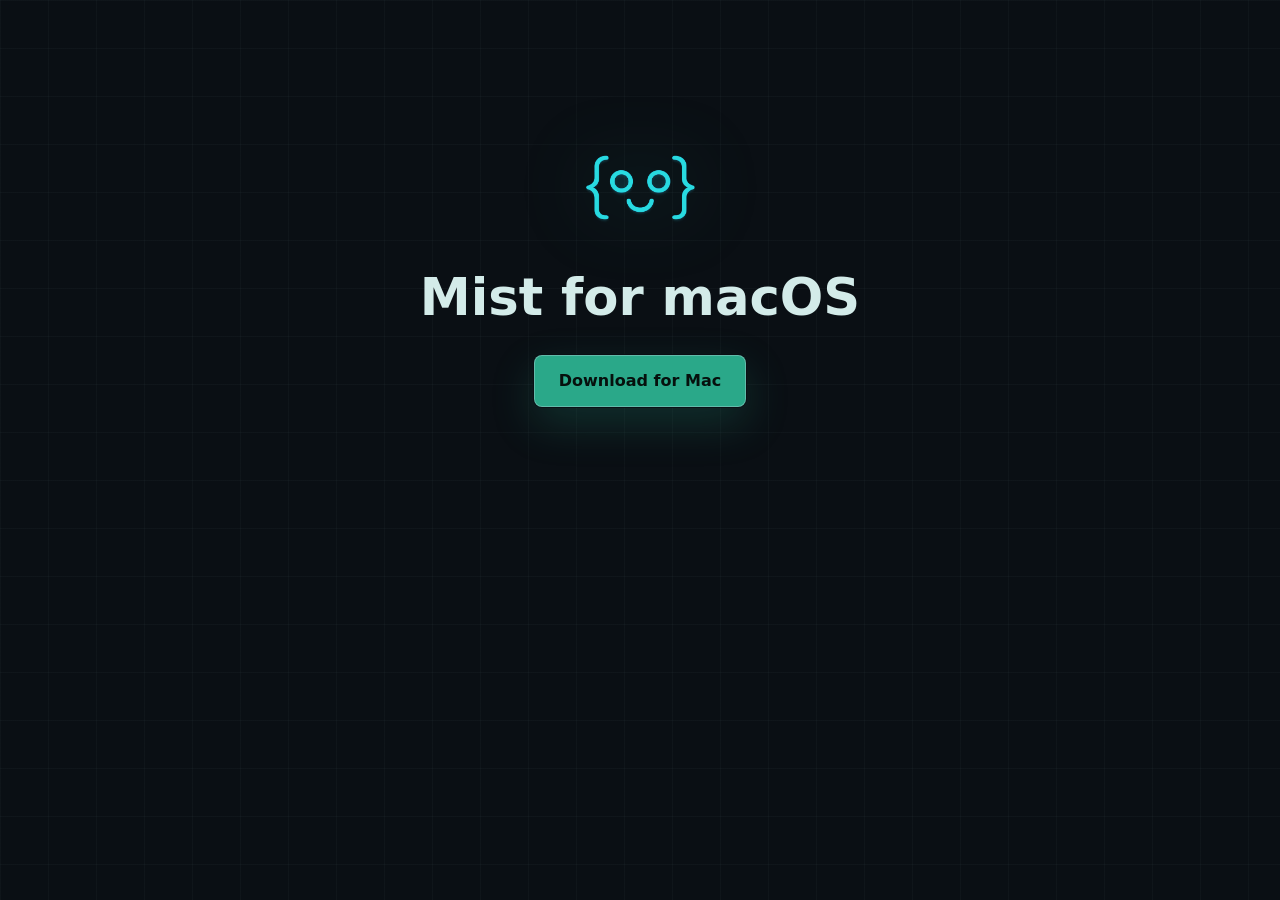
==== index.html @ 2faf7786 "Add Mist Friends download page" ====
<!doctype html>
<html lang="en">
  <head>
    <meta charset="utf-8" />
    <meta name="viewport" content="width=device-width, initial-scale=1" />
    <title>Mist</title>
    <meta name="description" content="Download Mist for macOS." />
    <link rel="stylesheet" href="./styles.css" />
  </head>
  <body>
    <main class="download-page">
      <img class="logo" src="./assets/mist-logo.png" alt="Mist" />
      <h1>Mist for macOS</h1>
      <a class="download-button" href="https://github.com/agentc221/mist-friends-download/releases/latest/download/Mist-Friends-mac.pkg">
        Download for Mac
      </a>
    </main>
  </body>
</html>
---- styles.css ----
:root {
  color-scheme: dark;
  --accent: #2aa889;
  --accent-strong: #99d1ce;
  --amber: #edb54b;
  --bg: #0a0f14;
  --bg-elevated: #11151c;
  --line: rgba(42, 168, 137, 0.24);
  --muted: #599cab;
  --text: #d3ebe9;
}

* {
  box-sizing: border-box;
}

html,
body {
  margin: 0;
  min-height: 100%;
}

body {
  min-height: 100vh;
  background:
    linear-gradient(rgba(153, 209, 206, 0.035) 1px, transparent 1px),
    linear-gradient(90deg, rgba(153, 209, 206, 0.035) 1px, transparent 1px),
    var(--bg);
  background-size: 48px 48px;
  color: var(--text);
  font-family:
    ui-sans-serif,
    system-ui,
    -apple-system,
    BlinkMacSystemFont,
    "Segoe UI",
    sans-serif;
}

.download-page {
  min-height: 100vh;
  display: flex;
  flex-direction: column;
  align-items: center;
  justify-content: flex-start;
  padding: clamp(72px, 15vh, 144px) 24px 56px;
  text-align: center;
}

.logo {
  width: min(168px, 46vw);
  height: auto;
  filter: hue-rotate(8deg) saturate(0.82) brightness(0.92)
    drop-shadow(0 0 36px rgba(42, 168, 137, 0.3));
}

h1 {
  margin: 28px 0 30px;
  color: var(--text);
  font-size: clamp(2rem, 4vw, 3.25rem);
  font-weight: 650;
  letter-spacing: 0;
  line-height: 1.05;
}

.download-button {
  display: inline-flex;
  min-height: 52px;
  align-items: center;
  justify-content: center;
  border: 1px solid rgba(153, 209, 206, 0.5);
  border-radius: 8px;
  background: var(--accent);
  box-shadow:
    0 0 0 1px rgba(10, 15, 20, 0.9),
    0 16px 44px rgba(42, 168, 137, 0.22);
  color: #06100d;
  font-size: 1rem;
  font-weight: 700;
  letter-spacing: 0;
  line-height: 1;
  padding: 0 24px;
  text-decoration: none;
  transition:
    background 160ms ease,
    border-color 160ms ease,
    box-shadow 160ms ease,
    transform 160ms ease;
}

.download-button:hover {
  background: var(--accent-strong);
  border-color: rgba(237, 181, 75, 0.72);
  box-shadow:
    0 0 0 1px rgba(10, 15, 20, 0.9),
    0 20px 54px rgba(153, 209, 206, 0.22);
  transform: translateY(-1px);
}

.download-button:focus-visible {
  outline: 3px solid var(--amber);
  outline-offset: 4px;
}
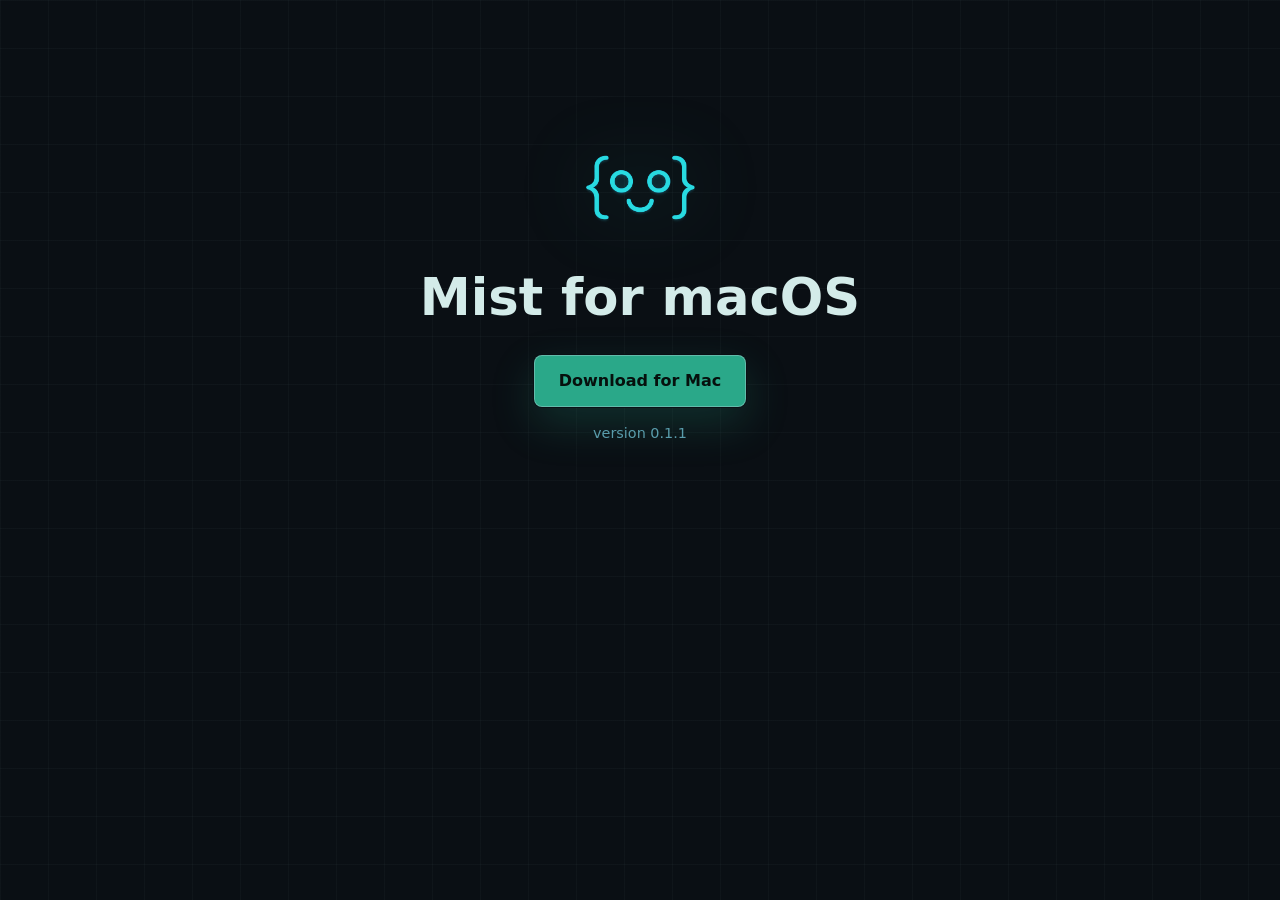
==== commit c0bc1273: "Publish latest Mist installer metadata" ====
--- a/index.html
+++ b/index.html
@@ -11,9 +11,22 @@
     <main class="download-page">
       <img class="logo" src="./assets/mist-logo.png" alt="Mist" />
       <h1>Mist for macOS</h1>
-      <a class="download-button" href="https://github.com/agentc221/mist-friends-download/releases/latest/download/Mist-Friends-mac.pkg">
+      <a id="download-button" class="download-button" href="https://github.com/0xsd22/mist-friends-download/releases/latest/download/Mist-Friends-mac.pkg">
         Download for Mac
       </a>
+      <p id="release-meta" class="release-meta">latest notarized installer</p>
     </main>
+    <script>
+      fetch("./latest.json", { headers: { accept: "application/json" } })
+        .then((response) => response.ok ? response.json() : null)
+        .then((release) => {
+          if (!release) return;
+          const button = document.getElementById("download-button");
+          const meta = document.getElementById("release-meta");
+          if (button && typeof release.downloadUrl === "string") button.href = release.downloadUrl;
+          if (meta && typeof release.version === "string") meta.textContent = `version ${release.version}`;
+        })
+        .catch(() => {});
+    </script>
   </body>
 </html>
--- a/styles.css
+++ b/styles.css
@@ -101,3 +101,10 @@
   outline: 3px solid var(--amber);
   outline-offset: 4px;
 }
+
+.release-meta {
+  margin: 18px 0 0;
+  color: var(--muted);
+  font-size: 0.9rem;
+  letter-spacing: 0;
+}
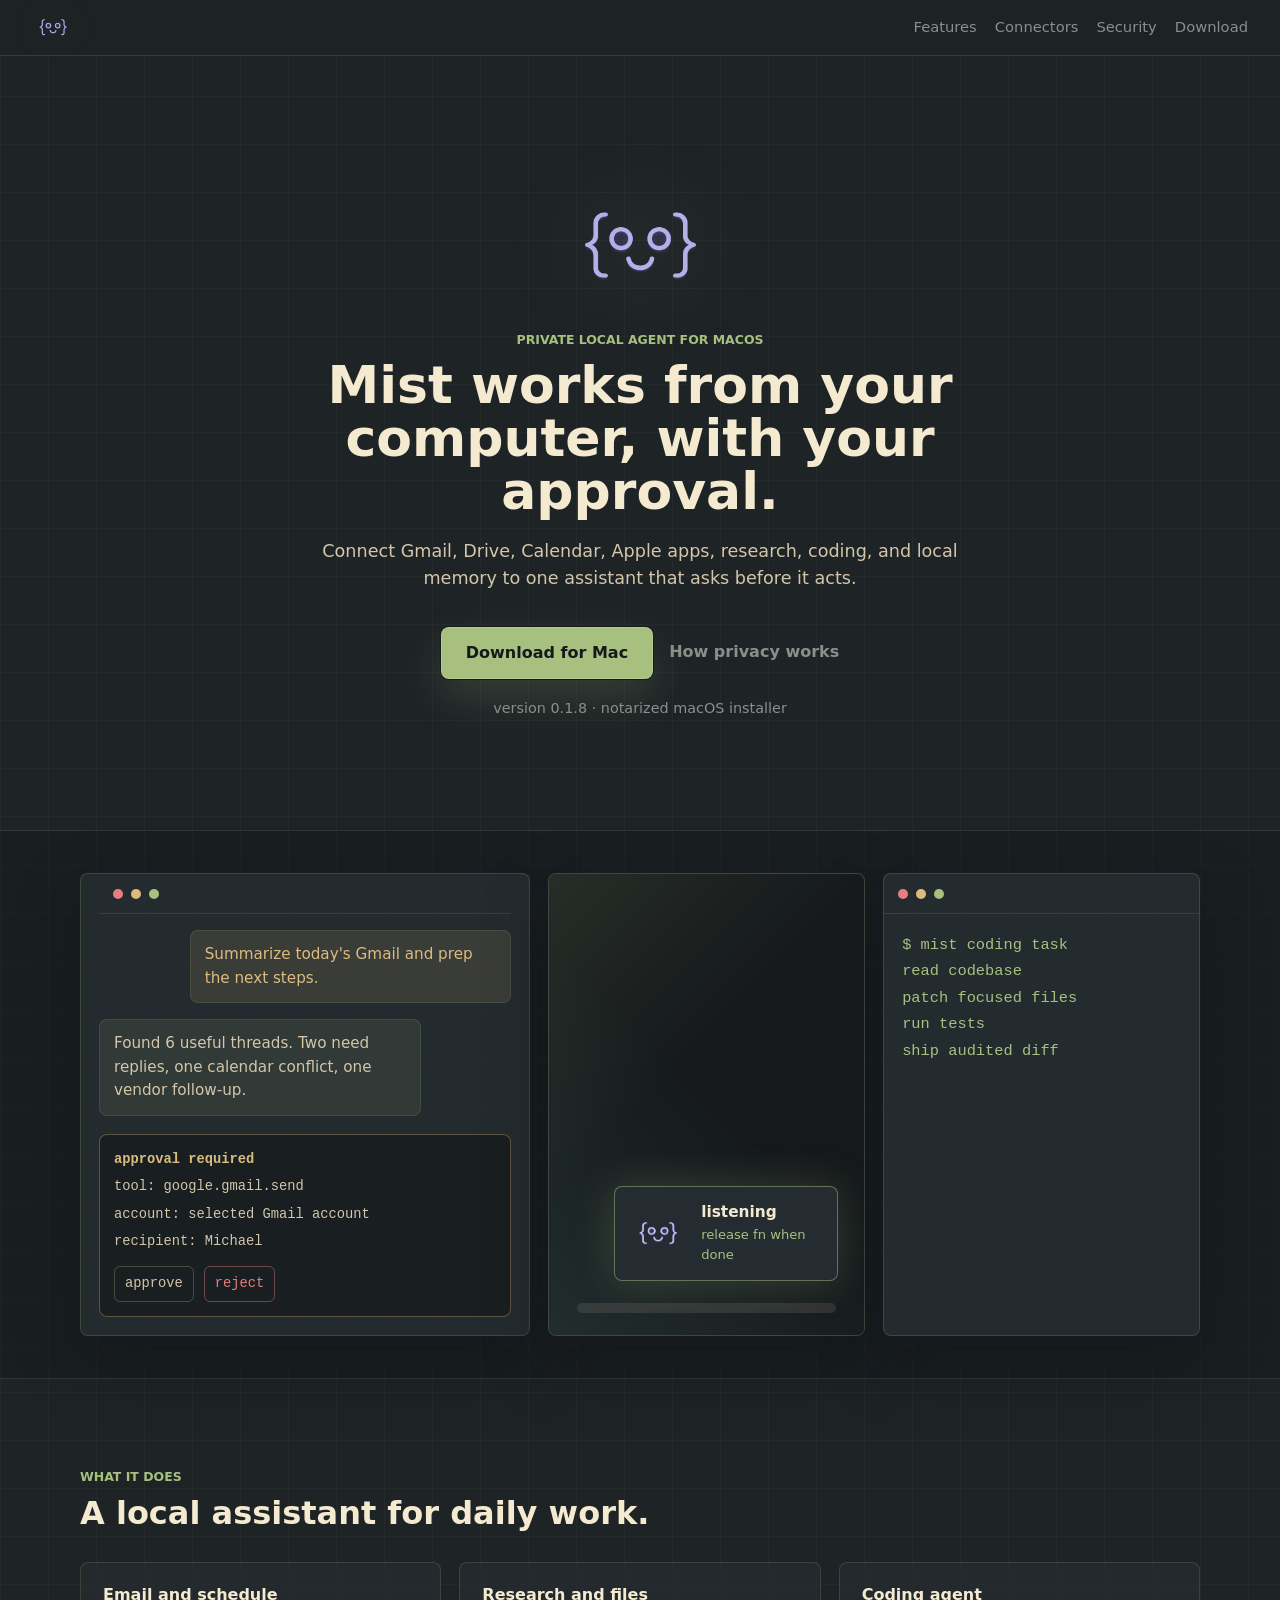
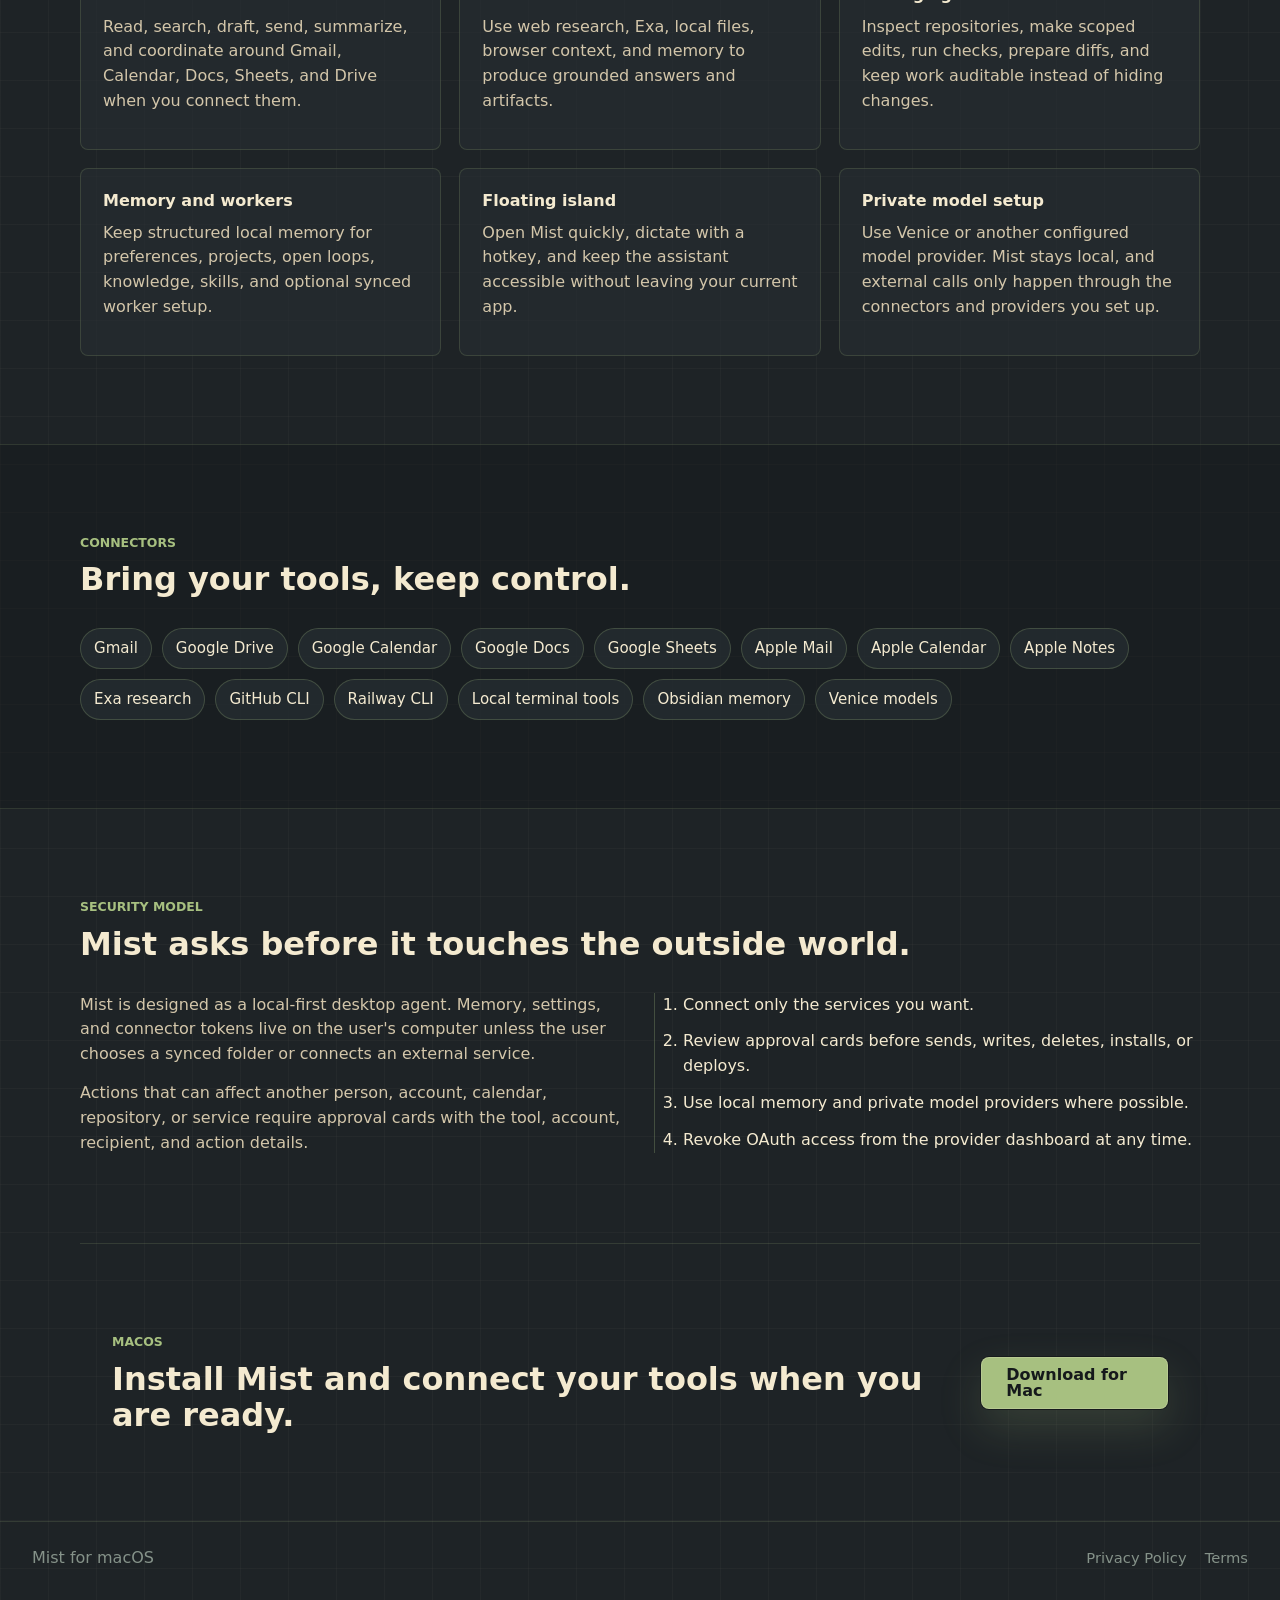
==== commit 1dc38842: "Expand Mist download website" ====
--- a/index.html
+++ b/index.html
@@ -3,28 +3,218 @@
   <head>
     <meta charset="utf-8" />
     <meta name="viewport" content="width=device-width, initial-scale=1" />
-    <title>Mist</title>
-    <meta name="description" content="Download Mist for macOS." />
+    <title>Mist | Private local agent for macOS</title>
+    <meta
+      name="description"
+      content="Mist is a private local agent for macOS with approval-based connectors for Gmail, Drive, Calendar, Apple apps, research, coding, dictation, and more."
+    />
+    <meta property="og:title" content="Mist" />
+    <meta property="og:description" content="A private local agent for macOS with secure approval cards and user-controlled connectors." />
+    <meta property="og:type" content="website" />
+    <meta property="og:image" content="./assets/mist-logo.png" />
+    <link rel="icon" href="./assets/mist-logo.png" />
     <link rel="stylesheet" href="./styles.css" />
   </head>
   <body>
-    <main class="download-page">
-      <img class="logo" src="./assets/mist-logo.png" alt="Mist" />
-      <h1>Mist for macOS</h1>
-      <a id="download-button" class="download-button" href="https://github.com/0xsd22/mist-friends-download/releases/latest/download/Mist-Friends-mac.pkg">
-        Download for Mac
+    <header class="site-header" aria-label="Primary">
+      <a class="brand-link" href="#top" aria-label="Mist home">
+        <img class="nav-logo" src="./assets/mist-logo.png" alt="" />
       </a>
-      <p id="release-meta" class="release-meta">latest notarized installer</p>
+      <nav class="site-nav">
+        <a href="#features">Features</a>
+        <a href="#connectors">Connectors</a>
+        <a href="#security">Security</a>
+        <a href="#download">Download</a>
+      </nav>
+    </header>
+
+    <main id="top">
+      <section class="hero" id="download" aria-labelledby="hero-title">
+        <img class="hero-logo" src="./assets/mist-logo.png" alt="Mist" />
+        <p class="eyebrow">Private local agent for macOS</p>
+        <h1 id="hero-title">Mist works from your computer, with your approval.</h1>
+        <p class="hero-copy">
+          Connect Gmail, Drive, Calendar, Apple apps, research, coding, and local memory to one assistant that asks before it acts.
+        </p>
+        <div class="hero-actions">
+          <a
+            id="download-button"
+            class="download-button"
+            href="https://github.com/0xsd22/mist-friends-download/releases/latest/download/Mist-Friends-mac.pkg"
+          >
+            Download for Mac
+          </a>
+          <a class="secondary-link" href="#security">How privacy works</a>
+        </div>
+        <p id="release-meta" class="release-meta">latest notarized installer</p>
+      </section>
+
+      <section class="preview-band" aria-label="Mist product previews">
+        <div class="preview-grid">
+          <article class="app-shot chat-shot" aria-label="Mist chat preview">
+            <div class="window-bar">
+              <span></span>
+              <span></span>
+              <span></span>
+            </div>
+            <div class="shot-line user-line">Summarize today's Gmail and prep the next steps.</div>
+            <div class="shot-line agent-line">
+              Found 6 useful threads. Two need replies, one calendar conflict, one vendor follow-up.
+            </div>
+            <div class="approval-card">
+              <span class="approval-label">approval required</span>
+              <span>tool: google.gmail.send</span>
+              <span>account: selected Gmail account</span>
+              <span>recipient: Michael</span>
+              <div class="approval-buttons">
+                <span>approve</span>
+                <span>reject</span>
+              </div>
+            </div>
+          </article>
+
+          <article class="app-shot island-shot" aria-label="Floating island preview">
+            <div class="desktop-frame">
+              <div class="floating-island">
+                <img src="./assets/mist-logo.png" alt="" />
+                <div>
+                  <strong>listening</strong>
+                  <span>release fn when done</span>
+                </div>
+              </div>
+              <div class="dock-line"></div>
+            </div>
+          </article>
+
+          <article class="app-shot code-shot" aria-label="Coding agent preview">
+            <div class="window-bar">
+              <span></span>
+              <span></span>
+              <span></span>
+            </div>
+            <pre><code>$ mist coding task
+read codebase
+patch focused files
+run tests
+ship audited diff</code></pre>
+          </article>
+        </div>
+      </section>
+
+      <section class="content-section" id="features" aria-labelledby="features-title">
+        <div class="section-heading">
+          <p class="eyebrow">What it does</p>
+          <h2 id="features-title">A local assistant for daily work.</h2>
+        </div>
+        <div class="feature-grid">
+          <article>
+            <h3>Email and schedule</h3>
+            <p>Read, search, draft, send, summarize, and coordinate around Gmail, Calendar, Docs, Sheets, and Drive when you connect them.</p>
+          </article>
+          <article>
+            <h3>Research and files</h3>
+            <p>Use web research, Exa, local files, browser context, and memory to produce grounded answers and artifacts.</p>
+          </article>
+          <article>
+            <h3>Coding agent</h3>
+            <p>Inspect repositories, make scoped edits, run checks, prepare diffs, and keep work auditable instead of hiding changes.</p>
+          </article>
+          <article>
+            <h3>Memory and workers</h3>
+            <p>Keep structured local memory for preferences, projects, open loops, knowledge, skills, and optional synced worker setup.</p>
+          </article>
+          <article>
+            <h3>Floating island</h3>
+            <p>Open Mist quickly, dictate with a hotkey, and keep the assistant accessible without leaving your current app.</p>
+          </article>
+          <article>
+            <h3>Private model setup</h3>
+            <p>Use Venice or another configured model provider. Mist stays local, and external calls only happen through the connectors and providers you set up.</p>
+          </article>
+        </div>
+      </section>
+
+      <section class="connector-band" id="connectors" aria-labelledby="connectors-title">
+        <div class="section-heading">
+          <p class="eyebrow">Connectors</p>
+          <h2 id="connectors-title">Bring your tools, keep control.</h2>
+        </div>
+        <ul class="connector-list" aria-label="Supported connectors">
+          <li>Gmail</li>
+          <li>Google Drive</li>
+          <li>Google Calendar</li>
+          <li>Google Docs</li>
+          <li>Google Sheets</li>
+          <li>Apple Mail</li>
+          <li>Apple Calendar</li>
+          <li>Apple Notes</li>
+          <li>Exa research</li>
+          <li>GitHub CLI</li>
+          <li>Railway CLI</li>
+          <li>Local terminal tools</li>
+          <li>Obsidian memory</li>
+          <li>Venice models</li>
+        </ul>
+      </section>
+
+      <section class="content-section security-section" id="security" aria-labelledby="security-title">
+        <div class="section-heading">
+          <p class="eyebrow">Security model</p>
+          <h2 id="security-title">Mist asks before it touches the outside world.</h2>
+        </div>
+        <div class="security-layout">
+          <div>
+            <p>
+              Mist is designed as a local-first desktop agent. Memory, settings, and connector tokens live on the user's computer unless the user chooses a synced folder or connects an external service.
+            </p>
+            <p>
+              Actions that can affect another person, account, calendar, repository, or service require approval cards with the tool, account, recipient, and action details.
+            </p>
+          </div>
+          <ol class="security-steps">
+            <li>Connect only the services you want.</li>
+            <li>Review approval cards before sends, writes, deletes, installs, or deploys.</li>
+            <li>Use local memory and private model providers where possible.</li>
+            <li>Revoke OAuth access from the provider dashboard at any time.</li>
+          </ol>
+        </div>
+      </section>
+
+      <section class="download-strip" aria-labelledby="download-title">
+        <div>
+          <p class="eyebrow">macOS</p>
+          <h2 id="download-title">Install Mist and connect your tools when you are ready.</h2>
+        </div>
+        <a
+          class="download-button"
+          href="https://github.com/0xsd22/mist-friends-download/releases/latest/download/Mist-Friends-mac.pkg"
+        >
+          Download for Mac
+        </a>
+      </section>
     </main>
+
+    <footer class="site-footer">
+      <span>Mist for macOS</span>
+      <nav aria-label="Legal">
+        <a href="./privacy.html">Privacy Policy</a>
+        <a href="./terms.html">Terms</a>
+      </nav>
+    </footer>
+
     <script>
       fetch("./latest.json", { headers: { accept: "application/json" } })
         .then((response) => response.ok ? response.json() : null)
         .then((release) => {
           if (!release) return;
-          const button = document.getElementById("download-button");
+          const buttons = document.querySelectorAll(".download-button");
           const meta = document.getElementById("release-meta");
-          if (button && typeof release.downloadUrl === "string") button.href = release.downloadUrl;
-          if (meta && typeof release.version === "string") meta.textContent = `version ${release.version}`;
+          if (typeof release.downloadUrl === "string") {
+            buttons.forEach((button) => { button.href = release.downloadUrl; });
+          }
+          if (meta && typeof release.version === "string") {
+            meta.textContent = `version ${release.version} · notarized macOS installer`;
+          }
         })
         .catch(() => {});
     </script>
--- a/styles.css
+++ b/styles.css
@@ -1,17 +1,26 @@
 :root {
   color-scheme: dark;
-  --accent: #2aa889;
-  --accent-strong: #99d1ce;
-  --amber: #edb54b;
-  --bg: #0a0f14;
-  --bg-elevated: #11151c;
-  --line: rgba(42, 168, 137, 0.24);
-  --muted: #599cab;
-  --text: #d3ebe9;
+  --accent: #a7c080;
+  --accent-strong: #dbbc7f;
+  --bg: #1e2326;
+  --bg-deep: #15191b;
+  --bg-elevated: #272e33;
+  --bg-soft: #2e383c;
+  --blue: #7fbbb3;
+  --error: #e67e80;
+  --line: rgba(167, 192, 128, 0.22);
+  --muted: #859289;
+  --shadow: rgba(12, 16, 18, 0.38);
+  --text: #d3c6aa;
+  --text-strong: #f4ead0;
 }
 
 * {
   box-sizing: border-box;
+}
+
+html {
+  scroll-behavior: smooth;
 }
 
 html,
@@ -23,8 +32,8 @@
 body {
   min-height: 100vh;
   background:
-    linear-gradient(rgba(153, 209, 206, 0.035) 1px, transparent 1px),
-    linear-gradient(90deg, rgba(153, 209, 206, 0.035) 1px, transparent 1px),
+    linear-gradient(rgba(211, 198, 170, 0.035) 1px, transparent 1px),
+    linear-gradient(90deg, rgba(211, 198, 170, 0.035) 1px, transparent 1px),
     var(--bg);
   background-size: 48px 48px;
   color: var(--text);
@@ -35,32 +44,137 @@
     BlinkMacSystemFont,
     "Segoe UI",
     sans-serif;
-}
-
-.download-page {
-  min-height: 100vh;
-  display: flex;
+  line-height: 1.55;
+}
+
+a {
+  color: inherit;
+}
+
+.site-header {
+  position: sticky;
+  top: 0;
+  z-index: 20;
+  display: flex;
+  align-items: center;
+  justify-content: space-between;
+  gap: 24px;
+  border-bottom: 1px solid rgba(167, 192, 128, 0.18);
+  background: rgba(30, 35, 38, 0.88);
+  backdrop-filter: blur(18px);
+  padding: 14px 32px;
+}
+
+.brand-link {
+  display: inline-flex;
+  align-items: center;
+  min-width: 44px;
+  text-decoration: none;
+}
+
+.nav-logo {
+  width: 42px;
+  height: auto;
+  filter: hue-rotate(72deg) saturate(0.78) brightness(0.96)
+    drop-shadow(0 0 18px rgba(167, 192, 128, 0.28));
+}
+
+.site-nav,
+.site-footer nav {
+  display: flex;
+  align-items: center;
+  gap: 18px;
+  color: var(--muted);
+  font-size: 0.92rem;
+}
+
+.site-nav a,
+.site-footer a,
+.secondary-link {
+  text-decoration: none;
+}
+
+.site-nav a:hover,
+.site-footer a:hover,
+.secondary-link:hover {
+  color: var(--accent-strong);
+}
+
+main {
+  overflow: hidden;
+}
+
+.hero {
+  display: flex;
+  min-height: 86vh;
   flex-direction: column;
   align-items: center;
-  justify-content: flex-start;
-  padding: clamp(72px, 15vh, 144px) 24px 56px;
+  justify-content: center;
+  padding: 72px 24px 48px;
   text-align: center;
 }
 
-.logo {
-  width: min(168px, 46vw);
+.hero-logo {
+  width: min(172px, 46vw);
   height: auto;
-  filter: hue-rotate(8deg) saturate(0.82) brightness(0.92)
-    drop-shadow(0 0 36px rgba(42, 168, 137, 0.3));
+  filter: hue-rotate(72deg) saturate(0.78) brightness(0.96)
+    drop-shadow(0 0 44px rgba(167, 192, 128, 0.3));
+}
+
+.eyebrow {
+  margin: 28px 0 10px;
+  color: var(--accent);
+  font-size: 0.78rem;
+  font-weight: 700;
+  letter-spacing: 0;
+  text-transform: uppercase;
+}
+
+h1,
+h2,
+h3,
+p {
+  letter-spacing: 0;
 }
 
 h1 {
-  margin: 28px 0 30px;
+  max-width: 860px;
+  margin: 0;
+  color: var(--text-strong);
+  font-size: 3.25rem;
+  font-weight: 720;
+  line-height: 1.02;
+}
+
+h2 {
+  margin: 0;
+  color: var(--text-strong);
+  font-size: 2rem;
+  font-weight: 700;
+  line-height: 1.12;
+}
+
+h3 {
+  margin: 0 0 10px;
+  color: var(--text-strong);
+  font-size: 1rem;
+  line-height: 1.25;
+}
+
+.hero-copy {
+  max-width: 700px;
+  margin: 20px 0 0;
   color: var(--text);
-  font-size: clamp(2rem, 4vw, 3.25rem);
-  font-weight: 650;
-  letter-spacing: 0;
-  line-height: 1.05;
+  font-size: 1.1rem;
+}
+
+.hero-actions {
+  display: flex;
+  flex-wrap: wrap;
+  align-items: center;
+  justify-content: center;
+  gap: 16px;
+  margin-top: 34px;
 }
 
 .download-button {
@@ -68,16 +182,15 @@
   min-height: 52px;
   align-items: center;
   justify-content: center;
-  border: 1px solid rgba(153, 209, 206, 0.5);
+  border: 1px solid rgba(244, 234, 208, 0.22);
   border-radius: 8px;
   background: var(--accent);
   box-shadow:
-    0 0 0 1px rgba(10, 15, 20, 0.9),
-    0 16px 44px rgba(42, 168, 137, 0.22);
-  color: #06100d;
+    0 0 0 1px rgba(21, 25, 27, 0.92),
+    0 18px 44px rgba(167, 192, 128, 0.18);
+  color: #15191b;
   font-size: 1rem;
-  font-weight: 700;
-  letter-spacing: 0;
+  font-weight: 760;
   line-height: 1;
   padding: 0 24px;
   text-decoration: none;
@@ -90,21 +203,433 @@
 
 .download-button:hover {
   background: var(--accent-strong);
-  border-color: rgba(237, 181, 75, 0.72);
+  border-color: rgba(219, 188, 127, 0.7);
   box-shadow:
-    0 0 0 1px rgba(10, 15, 20, 0.9),
-    0 20px 54px rgba(153, 209, 206, 0.22);
+    0 0 0 1px rgba(21, 25, 27, 0.92),
+    0 20px 54px rgba(219, 188, 127, 0.18);
   transform: translateY(-1px);
 }
 
-.download-button:focus-visible {
-  outline: 3px solid var(--amber);
+.download-button:focus-visible,
+.secondary-link:focus-visible,
+.site-nav a:focus-visible,
+.site-footer a:focus-visible {
+  outline: 3px solid var(--accent-strong);
   outline-offset: 4px;
+}
+
+.secondary-link {
+  color: var(--muted);
+  font-weight: 650;
 }
 
 .release-meta {
   margin: 18px 0 0;
   color: var(--muted);
   font-size: 0.9rem;
-  letter-spacing: 0;
-}
+}
+
+.preview-band,
+.connector-band {
+  border-top: 1px solid rgba(167, 192, 128, 0.16);
+  border-bottom: 1px solid rgba(167, 192, 128, 0.16);
+  background: rgba(21, 25, 27, 0.46);
+}
+
+.preview-band {
+  padding: 42px 24px;
+}
+
+.preview-grid {
+  display: grid;
+  width: min(1120px, 100%);
+  margin: 0 auto;
+  grid-template-columns: 1.35fr 0.95fr 0.95fr;
+  gap: 18px;
+}
+
+.app-shot {
+  min-height: 292px;
+  border: 1px solid rgba(167, 192, 128, 0.2);
+  border-radius: 8px;
+  background: rgba(39, 46, 51, 0.86);
+  box-shadow: 0 24px 64px var(--shadow);
+  overflow: hidden;
+}
+
+.window-bar {
+  display: flex;
+  gap: 8px;
+  align-items: center;
+  height: 40px;
+  border-bottom: 1px solid rgba(167, 192, 128, 0.14);
+  padding: 0 14px;
+}
+
+.window-bar span {
+  display: block;
+  width: 10px;
+  height: 10px;
+  border-radius: 999px;
+  background: var(--muted);
+}
+
+.window-bar span:first-child {
+  background: var(--error);
+}
+
+.window-bar span:nth-child(2) {
+  background: var(--accent-strong);
+}
+
+.window-bar span:nth-child(3) {
+  background: var(--accent);
+}
+
+.chat-shot {
+  padding: 0 18px 18px;
+}
+
+.shot-line {
+  max-width: 78%;
+  margin-top: 16px;
+  border: 1px solid rgba(167, 192, 128, 0.14);
+  border-radius: 8px;
+  padding: 12px 14px;
+  font-size: 0.95rem;
+}
+
+.user-line {
+  margin-left: auto;
+  background: rgba(219, 188, 127, 0.12);
+  color: var(--accent-strong);
+}
+
+.agent-line {
+  background: rgba(167, 192, 128, 0.1);
+}
+
+.approval-card {
+  display: grid;
+  gap: 6px;
+  margin-top: 18px;
+  border: 1px solid rgba(219, 188, 127, 0.34);
+  border-radius: 8px;
+  background: rgba(21, 25, 27, 0.66);
+  color: var(--text);
+  font-family:
+    ui-monospace,
+    SFMono-Regular,
+    Menlo,
+    Monaco,
+    Consolas,
+    "Liberation Mono",
+    monospace;
+  font-size: 0.86rem;
+  padding: 14px;
+}
+
+.approval-label {
+  color: var(--accent-strong);
+  font-weight: 700;
+}
+
+.approval-buttons {
+  display: flex;
+  gap: 10px;
+  margin-top: 8px;
+}
+
+.approval-buttons span {
+  border: 1px solid rgba(167, 192, 128, 0.3);
+  border-radius: 6px;
+  padding: 6px 10px;
+}
+
+.approval-buttons span:last-child {
+  border-color: rgba(230, 126, 128, 0.42);
+  color: var(--error);
+}
+
+.desktop-frame {
+  position: relative;
+  height: 100%;
+  min-height: 292px;
+  background:
+    linear-gradient(135deg, rgba(167, 192, 128, 0.12), transparent 42%),
+    linear-gradient(45deg, rgba(127, 187, 179, 0.12), transparent 52%),
+    var(--bg-deep);
+}
+
+.floating-island {
+  position: absolute;
+  right: 26px;
+  bottom: 54px;
+  display: flex;
+  align-items: center;
+  gap: 14px;
+  width: 224px;
+  border: 1px solid rgba(167, 192, 128, 0.48);
+  border-radius: 8px;
+  background: rgba(39, 46, 51, 0.92);
+  box-shadow: 0 0 42px rgba(167, 192, 128, 0.22);
+  padding: 14px;
+}
+
+.floating-island img {
+  width: 58px;
+  filter: hue-rotate(72deg) saturate(0.78) brightness(1.08);
+}
+
+.floating-island strong,
+.floating-island span {
+  display: block;
+}
+
+.floating-island strong {
+  color: var(--text-strong);
+  font-size: 0.96rem;
+}
+
+.floating-island span {
+  color: var(--accent);
+  font-size: 0.82rem;
+}
+
+.dock-line {
+  position: absolute;
+  right: 28px;
+  bottom: 22px;
+  left: 28px;
+  height: 10px;
+  border-radius: 999px;
+  background: rgba(211, 198, 170, 0.12);
+}
+
+.code-shot pre {
+  margin: 0;
+  padding: 18px;
+  color: var(--accent);
+  font-family:
+    ui-monospace,
+    SFMono-Regular,
+    Menlo,
+    Monaco,
+    Consolas,
+    "Liberation Mono",
+    monospace;
+  font-size: 0.96rem;
+  line-height: 1.72;
+  white-space: pre-wrap;
+}
+
+.content-section,
+.connector-band,
+.download-strip,
+.legal-page {
+  padding: 88px 32px;
+}
+
+.section-heading,
+.feature-grid,
+.security-layout,
+.connector-list,
+.download-strip,
+.legal-page {
+  width: min(1120px, 100%);
+  margin: 0 auto;
+}
+
+.section-heading {
+  margin-bottom: 30px;
+}
+
+.section-heading .eyebrow {
+  margin-top: 0;
+}
+
+.feature-grid {
+  display: grid;
+  grid-template-columns: repeat(3, minmax(0, 1fr));
+  gap: 18px;
+}
+
+.feature-grid article {
+  min-height: 188px;
+  border: 1px solid rgba(167, 192, 128, 0.18);
+  border-radius: 8px;
+  background: rgba(39, 46, 51, 0.62);
+  padding: 22px;
+}
+
+.feature-grid p,
+.security-layout p,
+.legal-page p,
+.legal-page li {
+  color: var(--text);
+  margin: 0;
+}
+
+.feature-grid p + p,
+.security-layout p + p,
+.legal-page p + p {
+  margin-top: 14px;
+}
+
+.connector-list {
+  display: flex;
+  flex-wrap: wrap;
+  gap: 10px;
+  list-style: none;
+  padding: 0;
+}
+
+.connector-list li {
+  border: 1px solid rgba(167, 192, 128, 0.24);
+  border-radius: 999px;
+  background: rgba(39, 46, 51, 0.74);
+  color: var(--text-strong);
+  font-size: 0.94rem;
+  padding: 8px 13px;
+}
+
+.security-layout {
+  display: grid;
+  grid-template-columns: 1fr 1fr;
+  gap: 28px;
+  align-items: start;
+}
+
+.security-steps {
+  display: grid;
+  gap: 12px;
+  margin: 0;
+  border-left: 1px solid rgba(167, 192, 128, 0.28);
+  color: var(--text-strong);
+  padding: 0 0 0 28px;
+}
+
+.download-strip {
+  display: flex;
+  align-items: center;
+  justify-content: space-between;
+  gap: 24px;
+  border-top: 1px solid rgba(167, 192, 128, 0.16);
+}
+
+.download-strip .eyebrow {
+  margin-top: 0;
+}
+
+.site-footer {
+  display: flex;
+  align-items: center;
+  justify-content: space-between;
+  gap: 24px;
+  border-top: 1px solid rgba(167, 192, 128, 0.16);
+  color: var(--muted);
+  padding: 24px 32px 30px;
+}
+
+.legal-page {
+  max-width: 860px;
+}
+
+.legal-page h1 {
+  font-size: 2.6rem;
+}
+
+.legal-page h2 {
+  margin-top: 36px;
+  font-size: 1.35rem;
+}
+
+.legal-page ul {
+  display: grid;
+  gap: 10px;
+  margin: 12px 0 0;
+  padding-left: 20px;
+}
+
+.legal-page .updated {
+  color: var(--muted);
+  margin: 12px 0 34px;
+}
+
+@media (max-width: 920px) {
+  h1 {
+    font-size: 2.7rem;
+  }
+
+  h2 {
+    font-size: 1.7rem;
+  }
+
+  .preview-grid,
+  .feature-grid,
+  .security-layout {
+    grid-template-columns: 1fr;
+  }
+
+  .app-shot {
+    min-height: 260px;
+  }
+
+  .download-strip {
+    align-items: flex-start;
+    flex-direction: column;
+  }
+}
+
+@media (max-width: 680px) {
+  .site-header {
+    align-items: flex-start;
+    flex-direction: column;
+    padding: 14px 20px;
+  }
+
+  .site-nav {
+    flex-wrap: wrap;
+    gap: 12px;
+  }
+
+  .hero {
+    min-height: auto;
+    padding: 64px 20px 42px;
+  }
+
+  h1 {
+    font-size: 2.25rem;
+  }
+
+  .hero-copy {
+    font-size: 1rem;
+  }
+
+  .content-section,
+  .connector-band,
+  .download-strip,
+  .legal-page {
+    padding: 64px 20px;
+  }
+
+  .preview-band {
+    padding: 30px 20px;
+  }
+
+  .shot-line {
+    max-width: 100%;
+  }
+
+  .floating-island {
+    right: 18px;
+    left: 18px;
+    width: auto;
+  }
+
+  .site-footer {
+    align-items: flex-start;
+    flex-direction: column;
+    padding: 24px 20px 30px;
+  }
+}
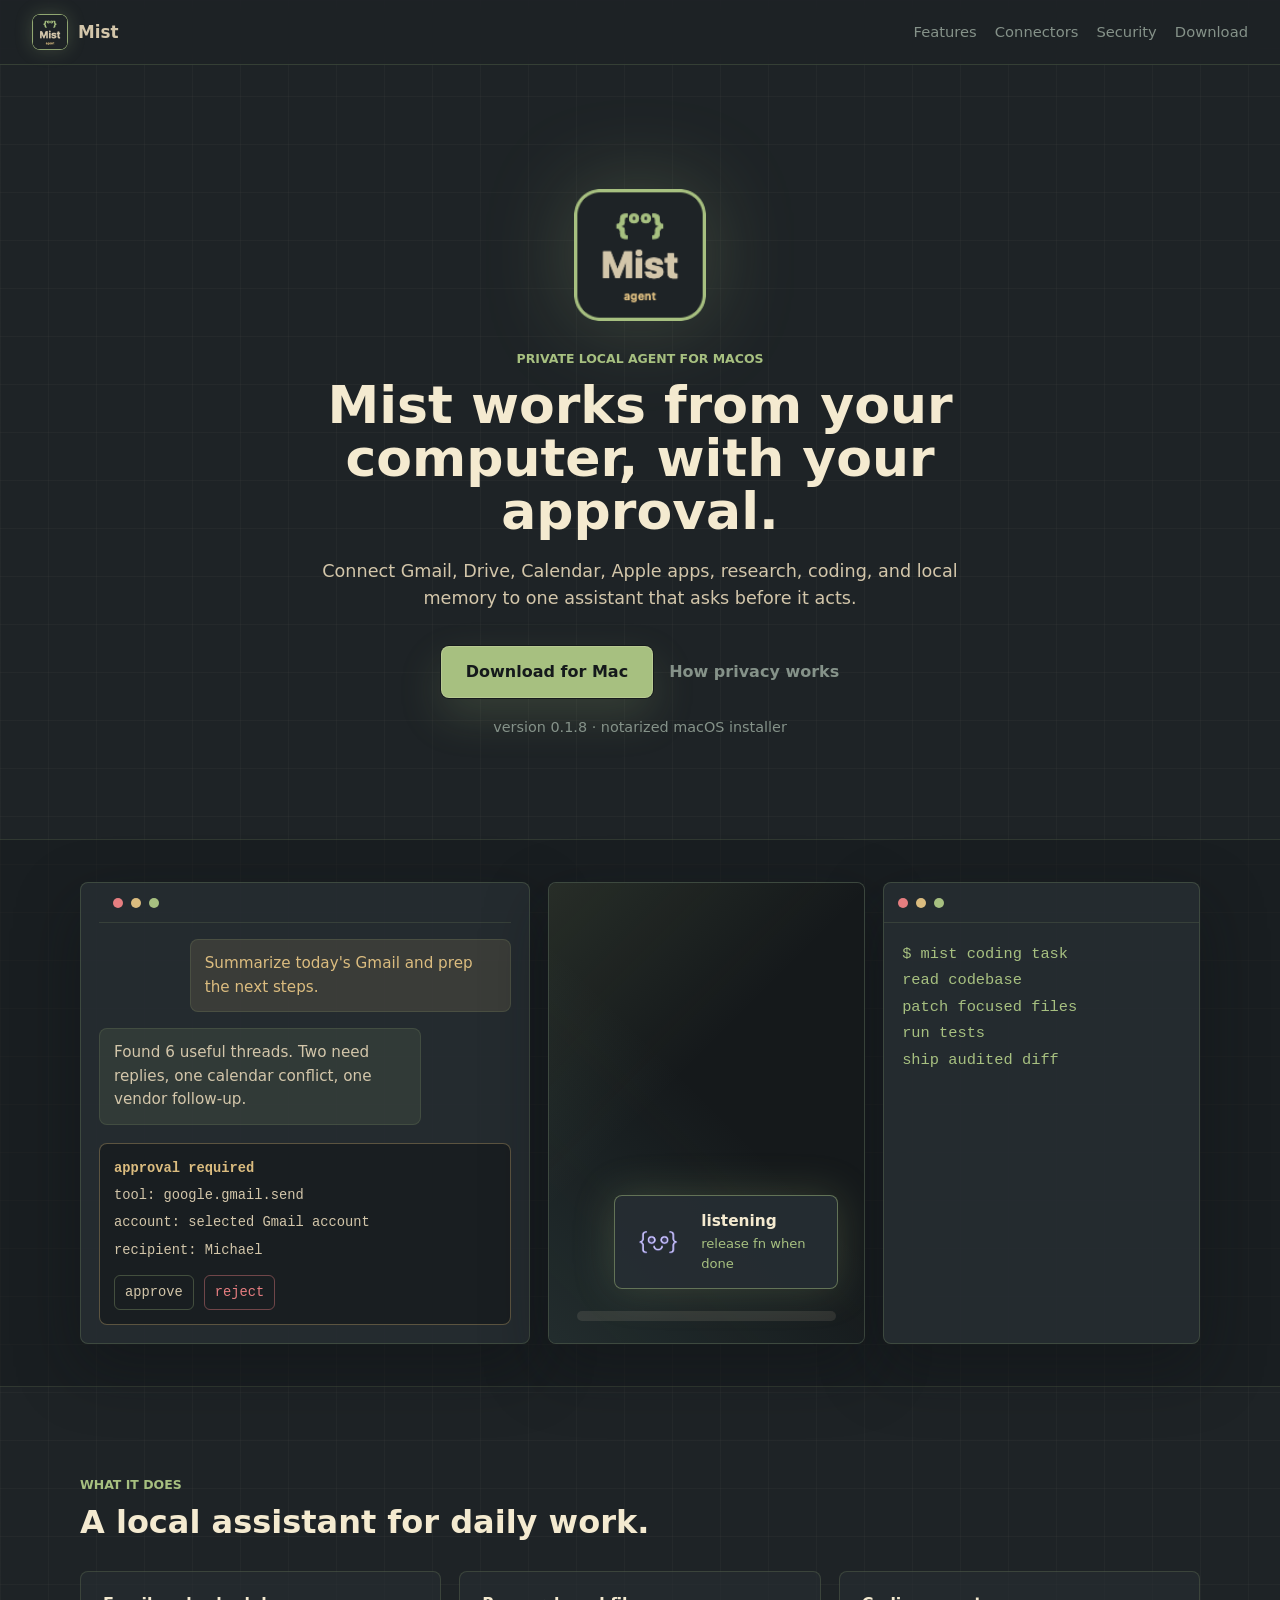
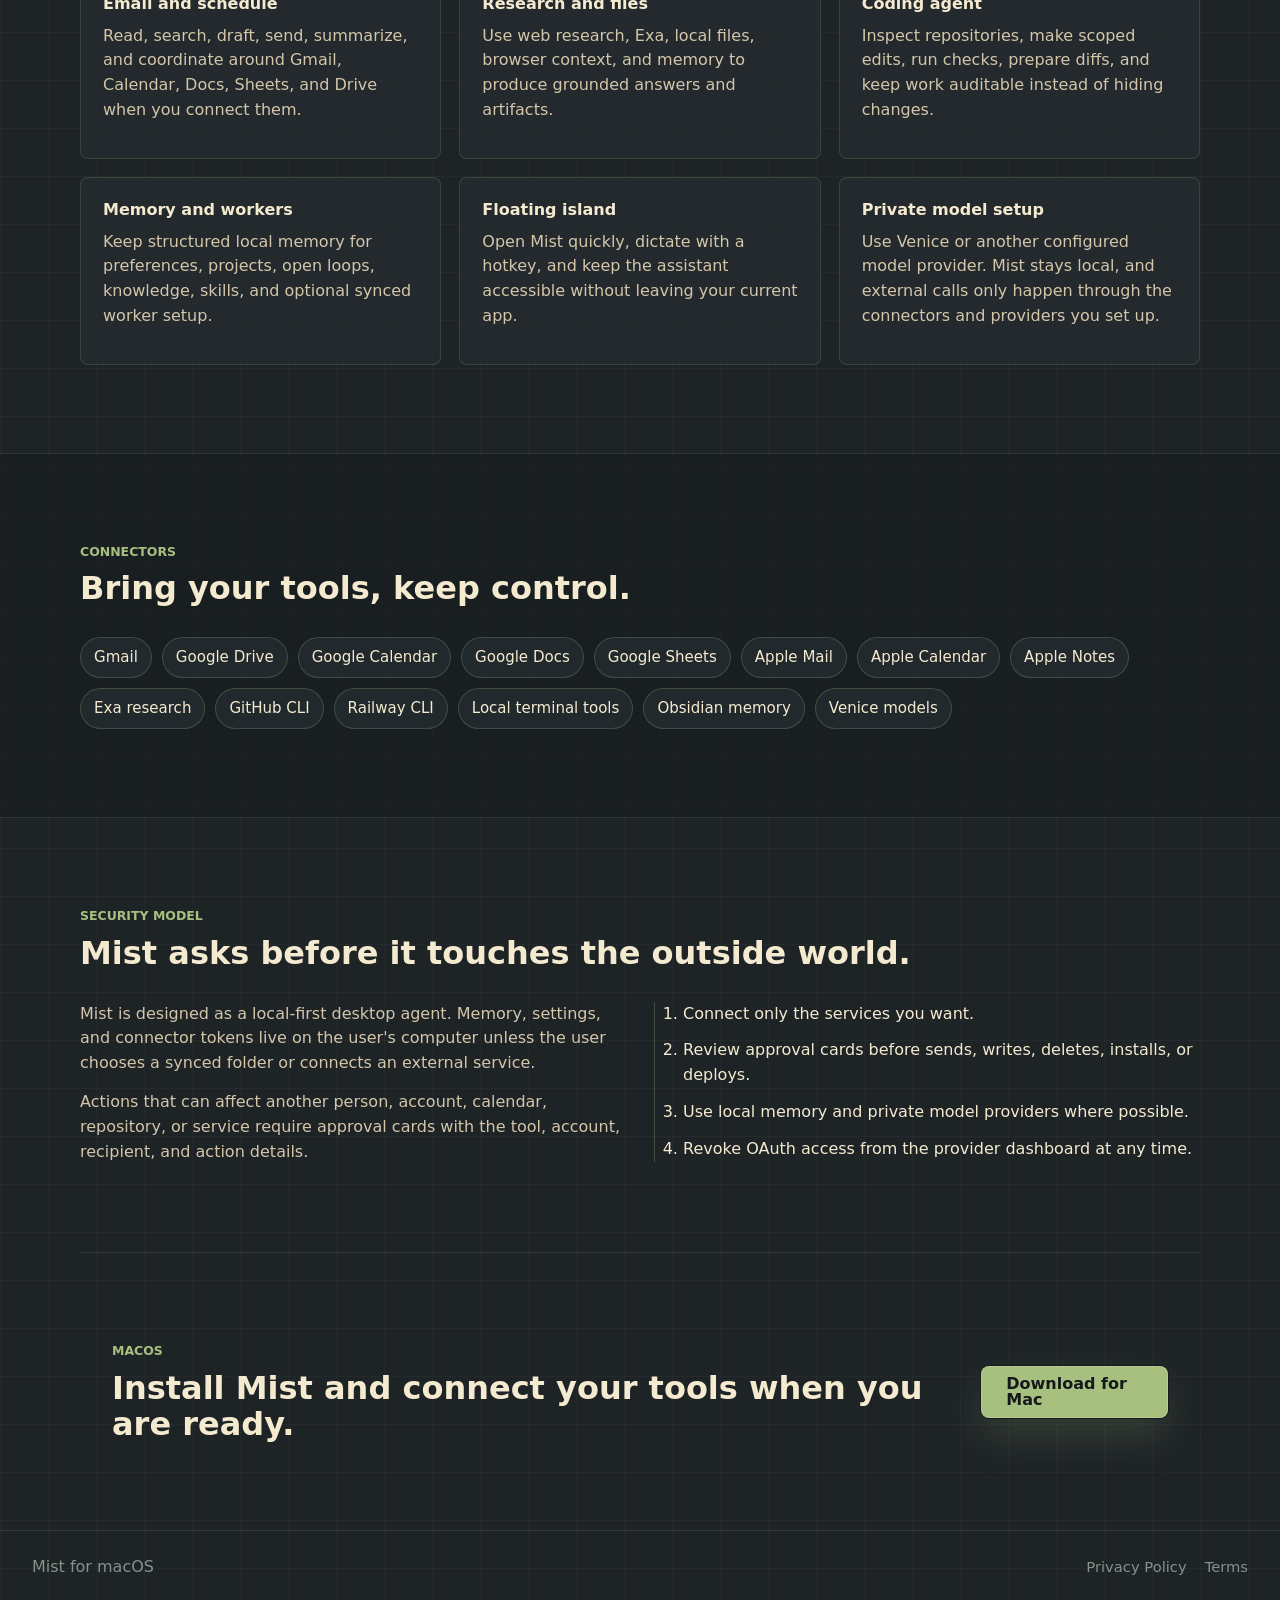
==== commit cbdf213a: "Clarify Mist brand logo" ====
--- a/index.html
+++ b/index.html
@@ -11,14 +11,15 @@
     <meta property="og:title" content="Mist" />
     <meta property="og:description" content="A private local agent for macOS with secure approval cards and user-controlled connectors." />
     <meta property="og:type" content="website" />
-    <meta property="og:image" content="./assets/mist-logo.png" />
-    <link rel="icon" href="./assets/mist-logo.png" />
+    <meta property="og:image" content="./assets/mist-oauth-logo.png" />
+    <link rel="icon" href="./assets/mist-oauth-logo.png" />
     <link rel="stylesheet" href="./styles.css" />
   </head>
   <body>
     <header class="site-header" aria-label="Primary">
       <a class="brand-link" href="#top" aria-label="Mist home">
-        <img class="nav-logo" src="./assets/mist-logo.png" alt="" />
+        <img class="nav-logo" src="./assets/mist-oauth-logo.png" alt="" />
+        <span>Mist</span>
       </a>
       <nav class="site-nav">
         <a href="#features">Features</a>
@@ -30,7 +31,7 @@
 
     <main id="top">
       <section class="hero" id="download" aria-labelledby="hero-title">
-        <img class="hero-logo" src="./assets/mist-logo.png" alt="Mist" />
+        <img class="hero-logo wordmark-logo" src="./assets/mist-oauth-logo.png" alt="Mist" />
         <p class="eyebrow">Private local agent for macOS</p>
         <h1 id="hero-title">Mist works from your computer, with your approval.</h1>
         <p class="hero-copy">
--- a/styles.css
+++ b/styles.css
@@ -68,15 +68,22 @@
 .brand-link {
   display: inline-flex;
   align-items: center;
+  gap: 10px;
   min-width: 44px;
   text-decoration: none;
 }
 
+.brand-link span {
+  color: var(--text);
+  font-size: 1.05rem;
+  font-weight: 800;
+}
+
 .nav-logo {
-  width: 42px;
-  height: auto;
-  filter: hue-rotate(72deg) saturate(0.78) brightness(0.96)
-    drop-shadow(0 0 18px rgba(167, 192, 128, 0.28));
+  width: 36px;
+  height: 36px;
+  border-radius: 8px;
+  box-shadow: 0 0 18px rgba(167, 192, 128, 0.22);
 }
 
 .site-nav,
@@ -119,6 +126,12 @@
   height: auto;
   filter: hue-rotate(72deg) saturate(0.78) brightness(0.96)
     drop-shadow(0 0 44px rgba(167, 192, 128, 0.3));
+}
+
+.wordmark-logo {
+  width: 132px;
+  border-radius: 24px;
+  filter: drop-shadow(0 0 44px rgba(167, 192, 128, 0.24));
 }
 
 .eyebrow {
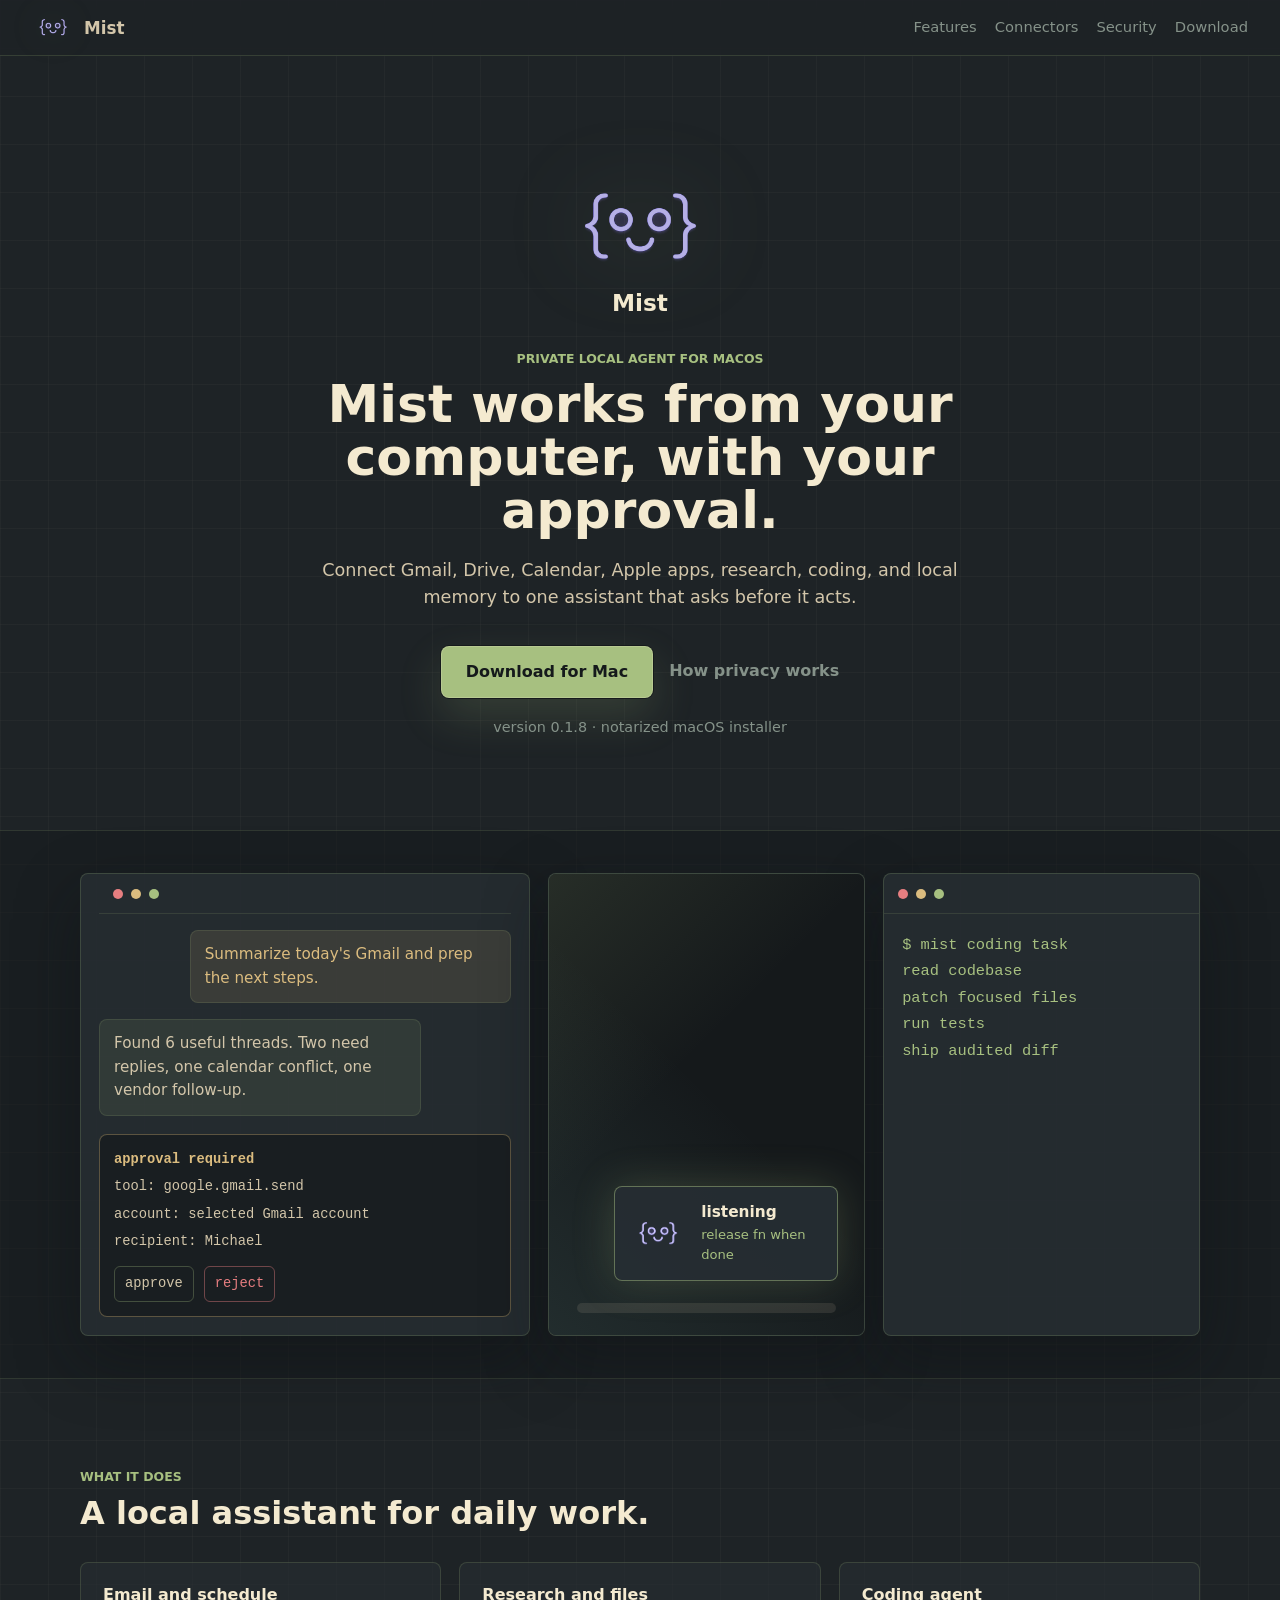
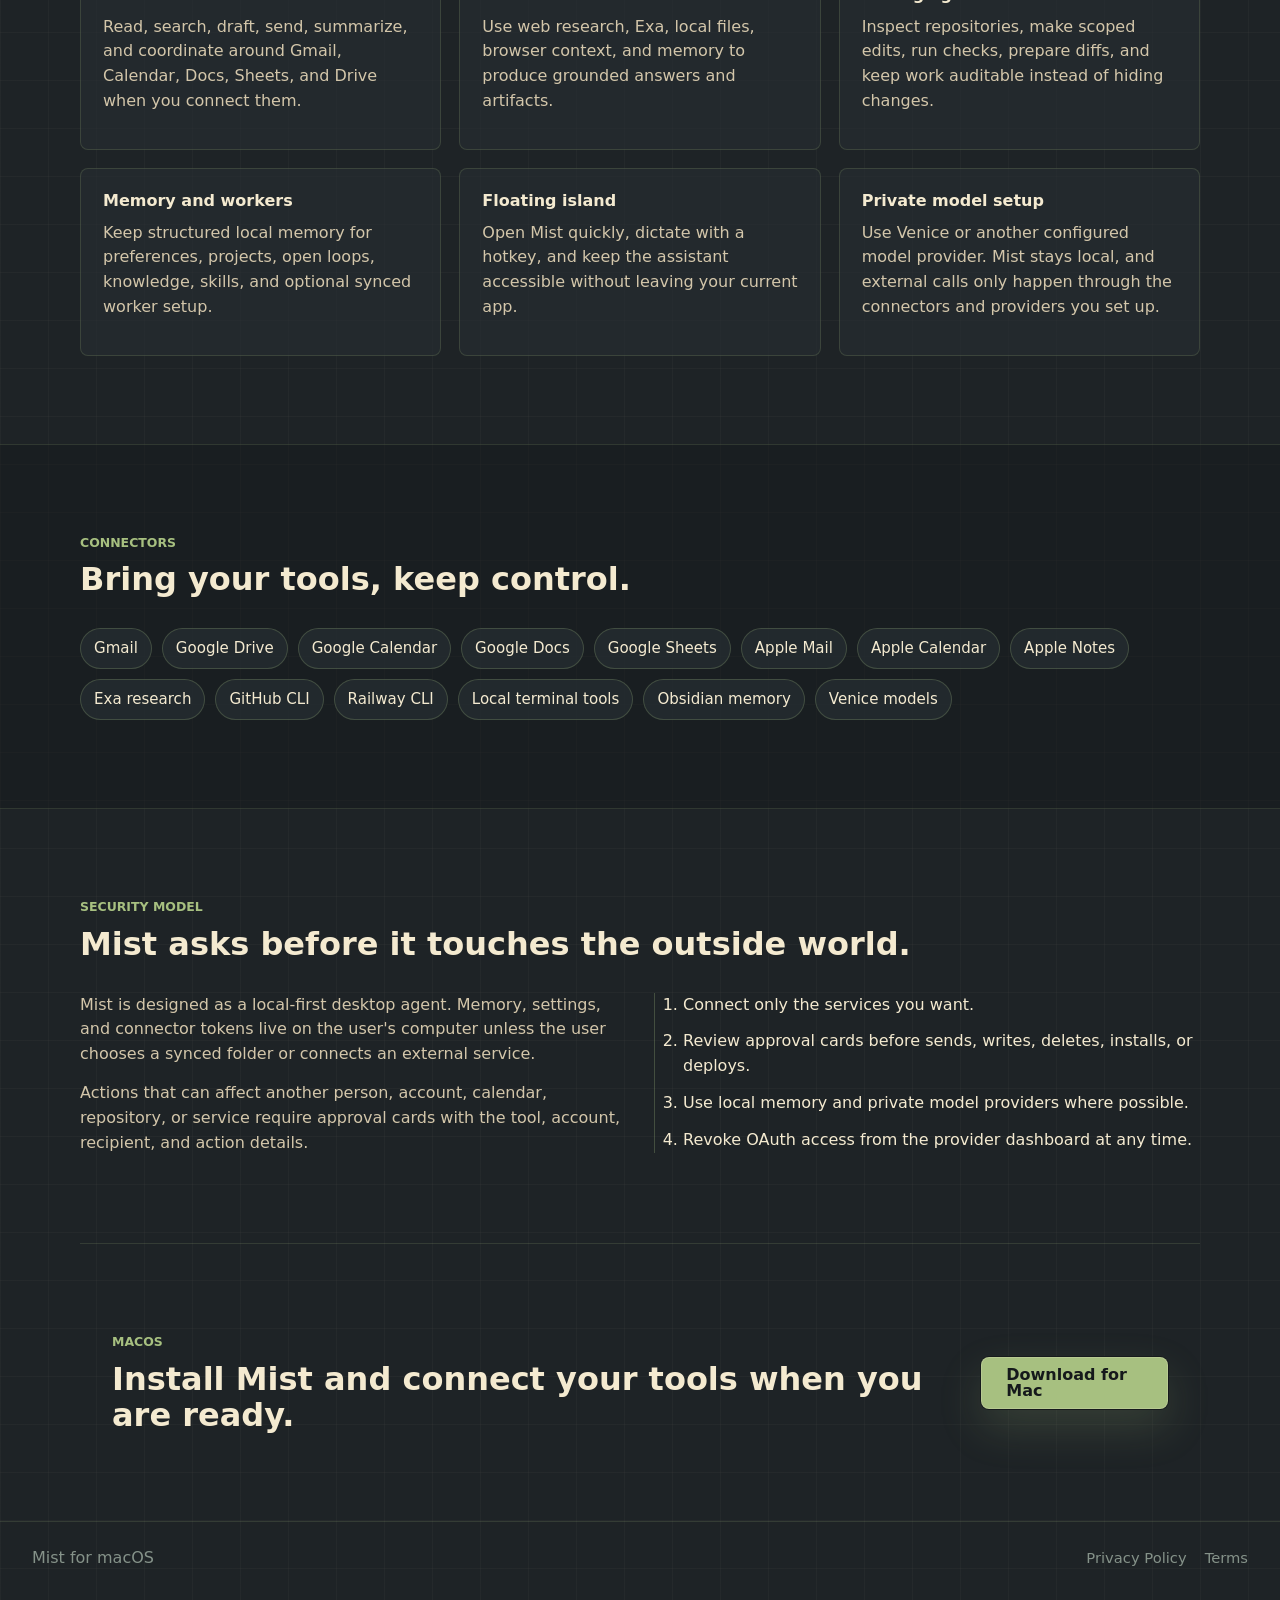
==== commit a2a4e853: "Restore homepage glyph branding" ====
--- a/index.html
+++ b/index.html
@@ -18,7 +18,7 @@
   <body>
     <header class="site-header" aria-label="Primary">
       <a class="brand-link" href="#top" aria-label="Mist home">
-        <img class="nav-logo" src="./assets/mist-oauth-logo.png" alt="" />
+        <img class="nav-logo" src="./assets/mist-logo.png" alt="" />
         <span>Mist</span>
       </a>
       <nav class="site-nav">
@@ -31,7 +31,10 @@
 
     <main id="top">
       <section class="hero" id="download" aria-labelledby="hero-title">
-        <img class="hero-logo wordmark-logo" src="./assets/mist-oauth-logo.png" alt="Mist" />
+        <div class="hero-brand" aria-label="Mist">
+          <img class="hero-logo" src="./assets/mist-logo.png" alt="" />
+          <span>Mist</span>
+        </div>
         <p class="eyebrow">Private local agent for macOS</p>
         <h1 id="hero-title">Mist works from your computer, with your approval.</h1>
         <p class="hero-copy">
--- a/styles.css
+++ b/styles.css
@@ -80,10 +80,10 @@
 }
 
 .nav-logo {
-  width: 36px;
-  height: 36px;
-  border-radius: 8px;
-  box-shadow: 0 0 18px rgba(167, 192, 128, 0.22);
+  width: 42px;
+  height: auto;
+  filter: hue-rotate(72deg) saturate(0.78) brightness(0.96)
+    drop-shadow(0 0 18px rgba(167, 192, 128, 0.28));
 }
 
 .site-nav,
@@ -128,10 +128,17 @@
     drop-shadow(0 0 44px rgba(167, 192, 128, 0.3));
 }
 
-.wordmark-logo {
-  width: 132px;
-  border-radius: 24px;
-  filter: drop-shadow(0 0 44px rgba(167, 192, 128, 0.24));
+.hero-brand {
+  display: inline-flex;
+  flex-direction: column;
+  align-items: center;
+  gap: 2px;
+}
+
+.hero-brand span {
+  color: var(--text-strong);
+  font-size: 1.45rem;
+  font-weight: 800;
 }
 
 .eyebrow {
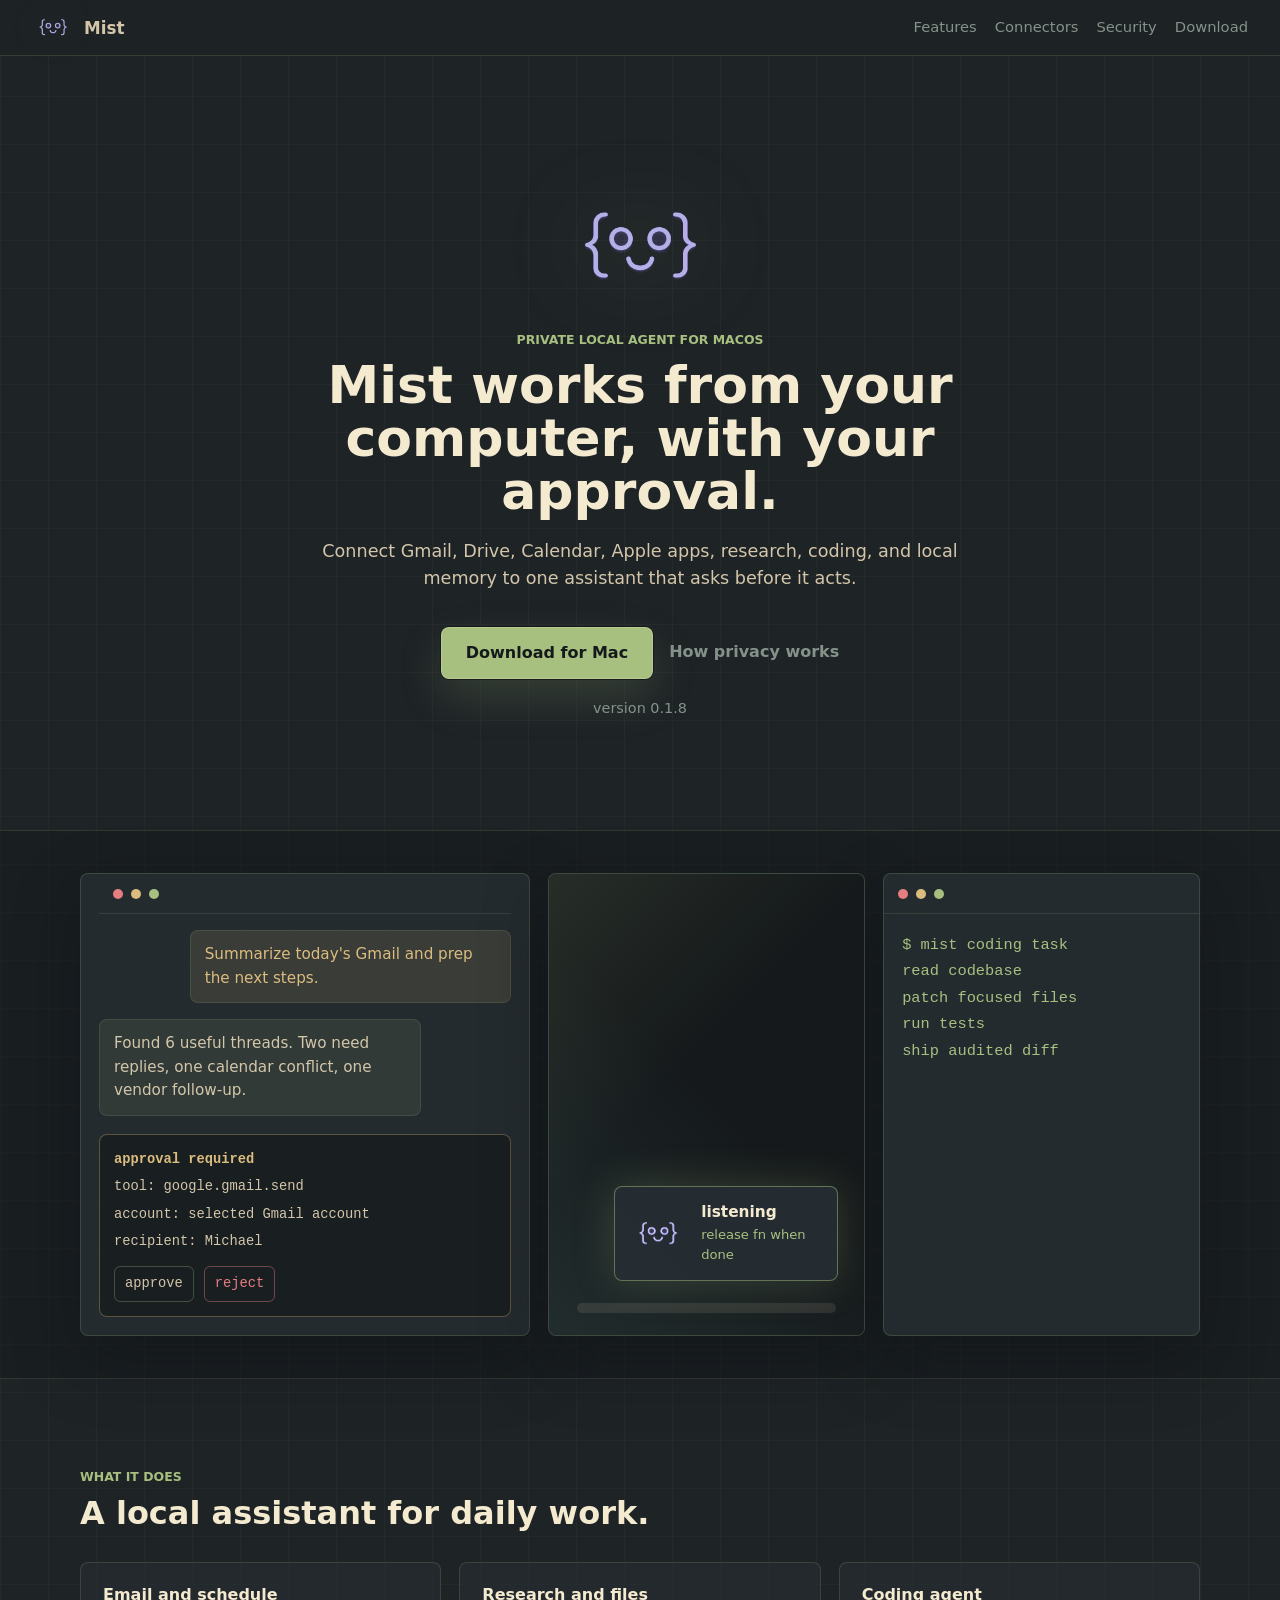
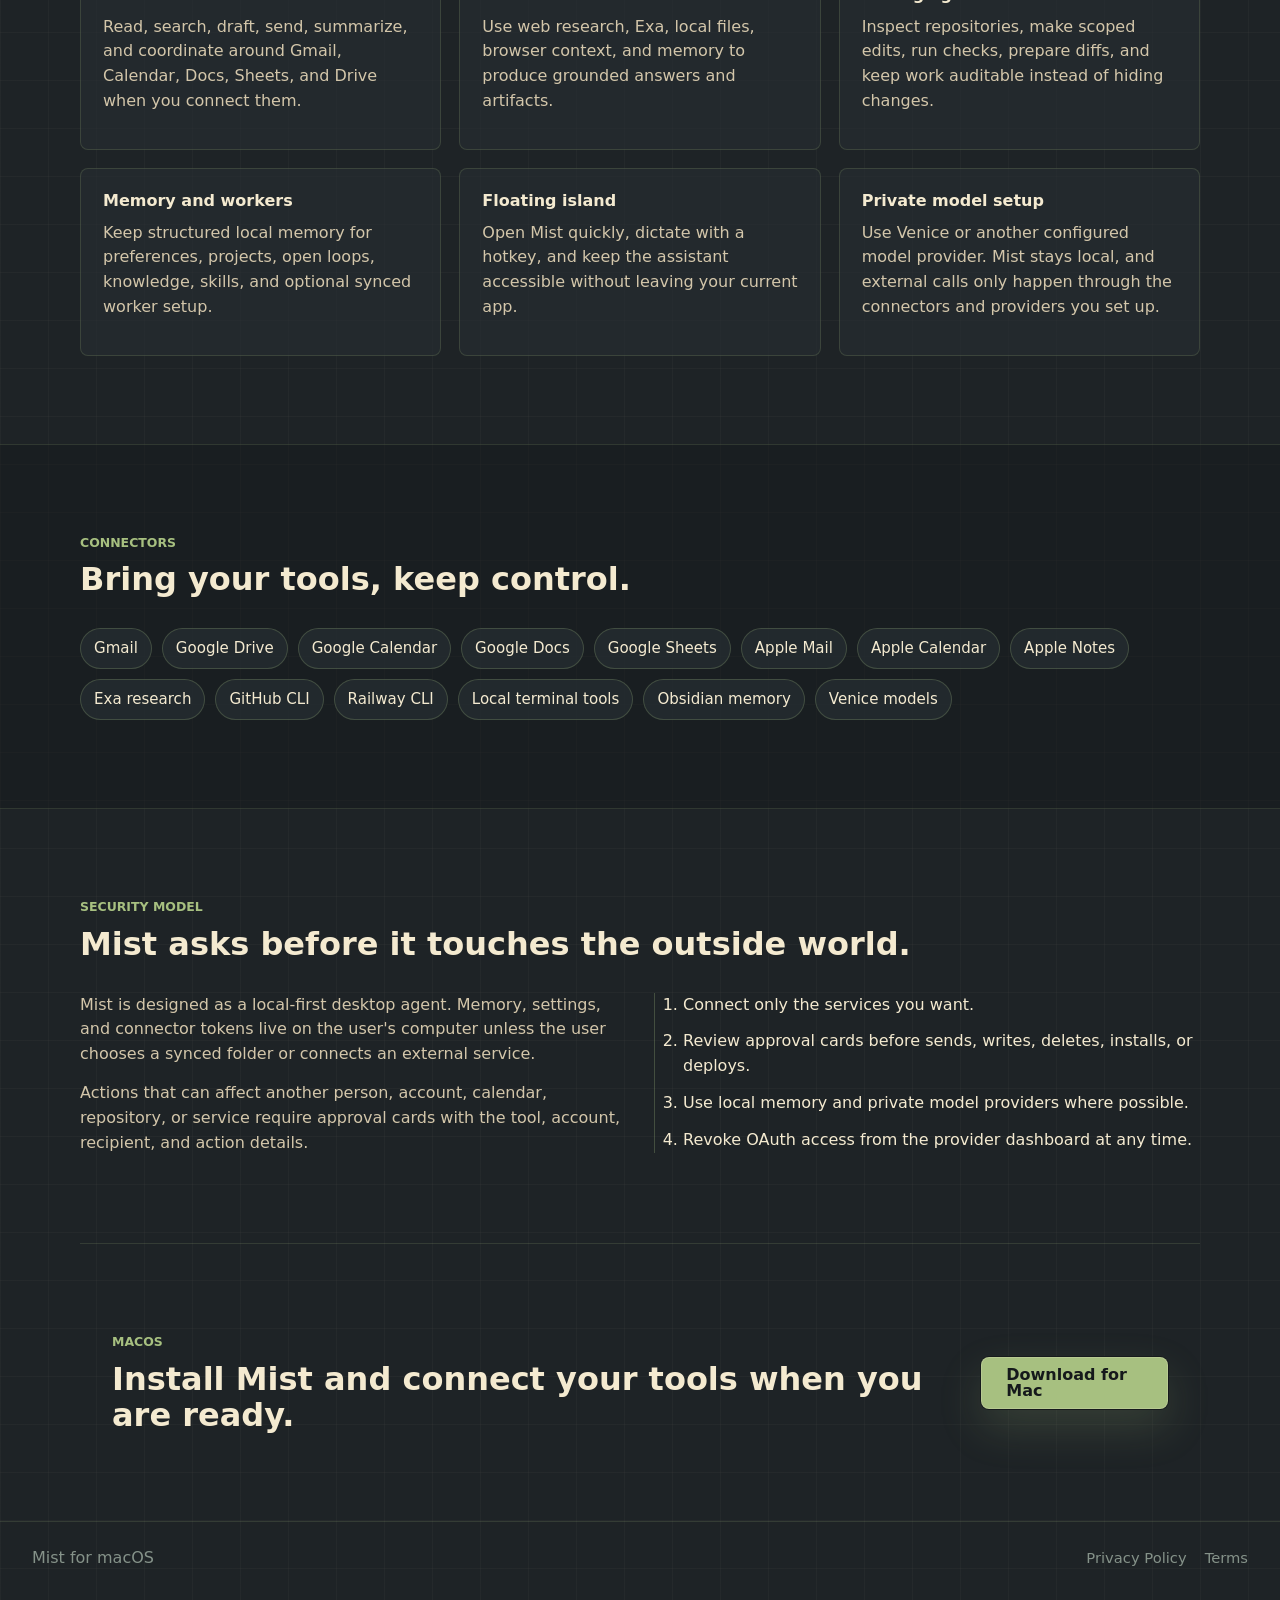
==== commit de36fe67: "Clean landing hero copy" ====
--- a/index.html
+++ b/index.html
@@ -12,7 +12,7 @@
     <meta property="og:description" content="A private local agent for macOS with secure approval cards and user-controlled connectors." />
     <meta property="og:type" content="website" />
     <meta property="og:image" content="./assets/mist-oauth-logo.png" />
-    <link rel="icon" href="./assets/mist-oauth-logo.png" />
+    <link rel="icon" href="./assets/mist-logo.png" />
     <link rel="stylesheet" href="./styles.css" />
   </head>
   <body>
@@ -33,7 +33,6 @@
       <section class="hero" id="download" aria-labelledby="hero-title">
         <div class="hero-brand" aria-label="Mist">
           <img class="hero-logo" src="./assets/mist-logo.png" alt="" />
-          <span>Mist</span>
         </div>
         <p class="eyebrow">Private local agent for macOS</p>
         <h1 id="hero-title">Mist works from your computer, with your approval.</h1>
@@ -50,7 +49,7 @@
           </a>
           <a class="secondary-link" href="#security">How privacy works</a>
         </div>
-        <p id="release-meta" class="release-meta">latest notarized installer</p>
+        <p id="release-meta" class="release-meta">version 0.1.8</p>
       </section>
 
       <section class="preview-band" aria-label="Mist product previews">
@@ -217,7 +216,7 @@
             buttons.forEach((button) => { button.href = release.downloadUrl; });
           }
           if (meta && typeof release.version === "string") {
-            meta.textContent = `version ${release.version} · notarized macOS installer`;
+            meta.textContent = `version ${release.version}`;
           }
         })
         .catch(() => {});
--- a/styles.css
+++ b/styles.css
@@ -133,12 +133,6 @@
   flex-direction: column;
   align-items: center;
   gap: 2px;
-}
-
-.hero-brand span {
-  color: var(--text-strong);
-  font-size: 1.45rem;
-  font-weight: 800;
 }
 
 .eyebrow {
